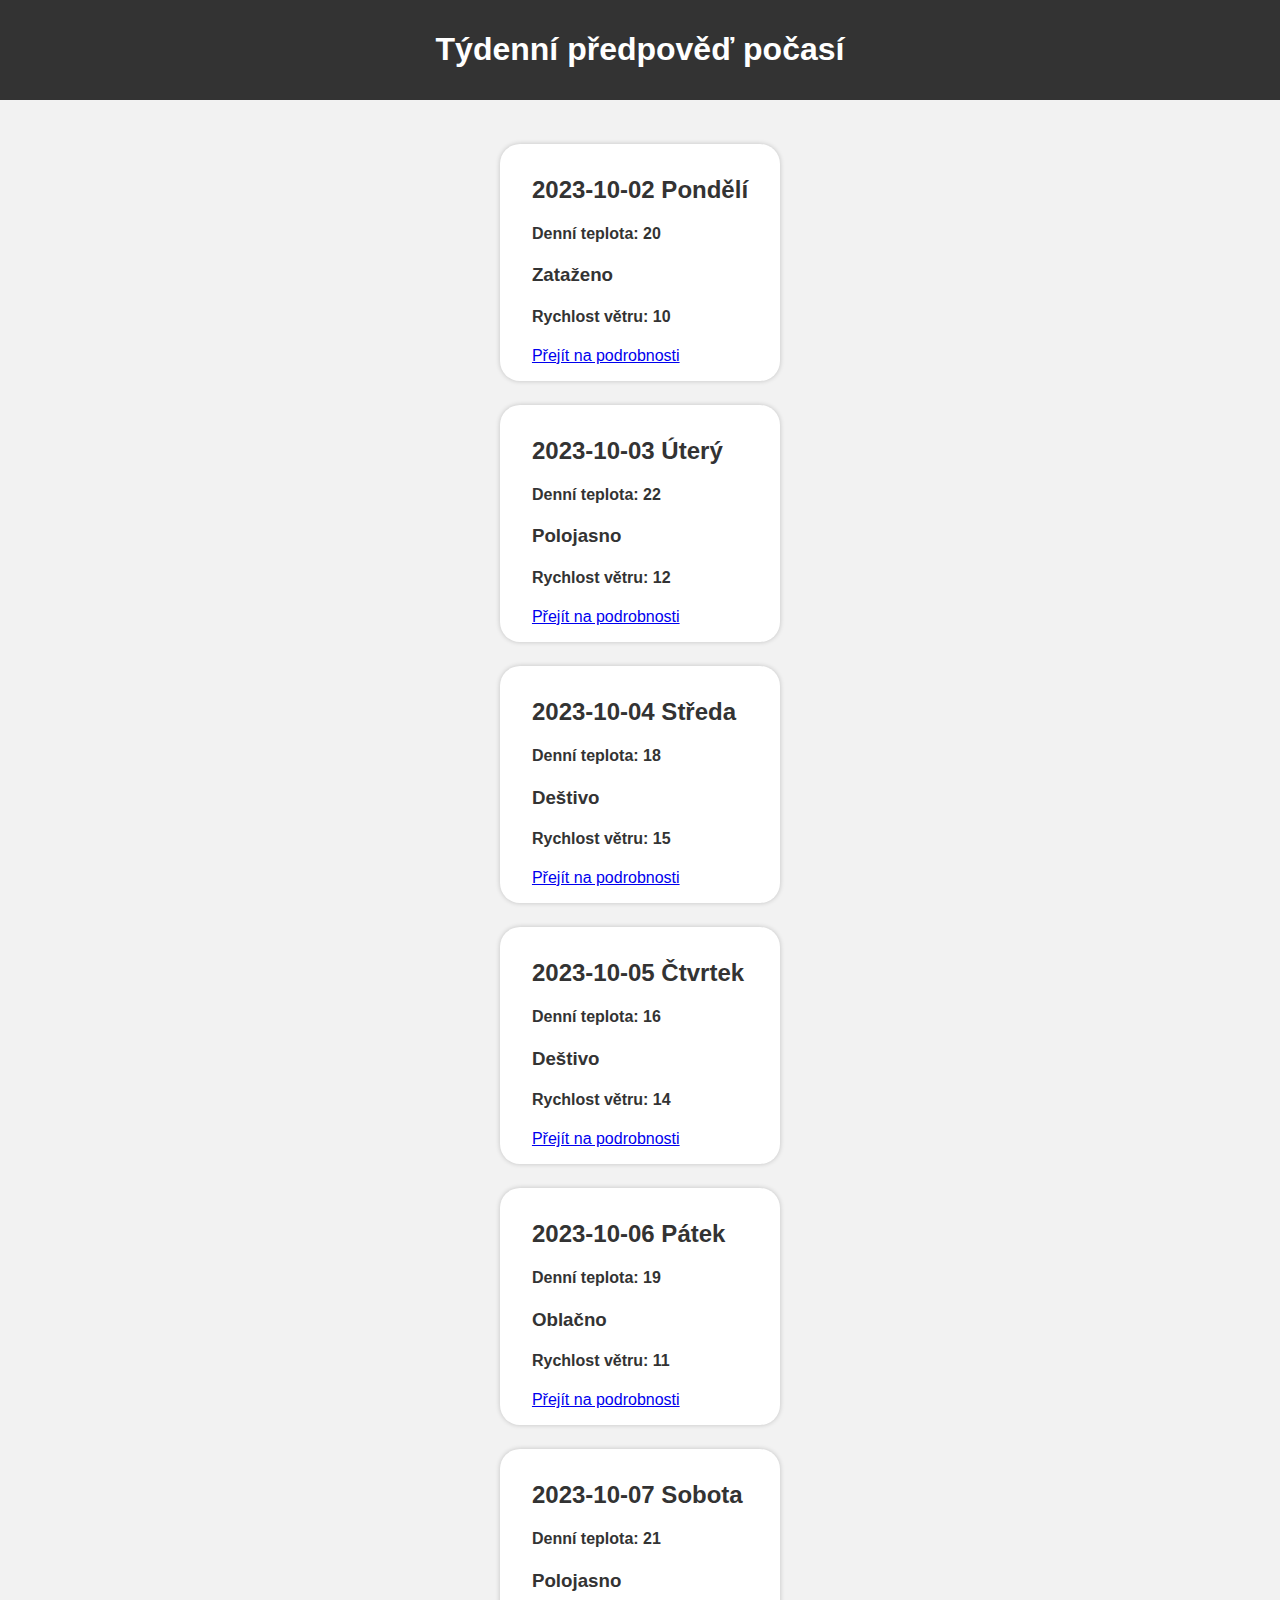
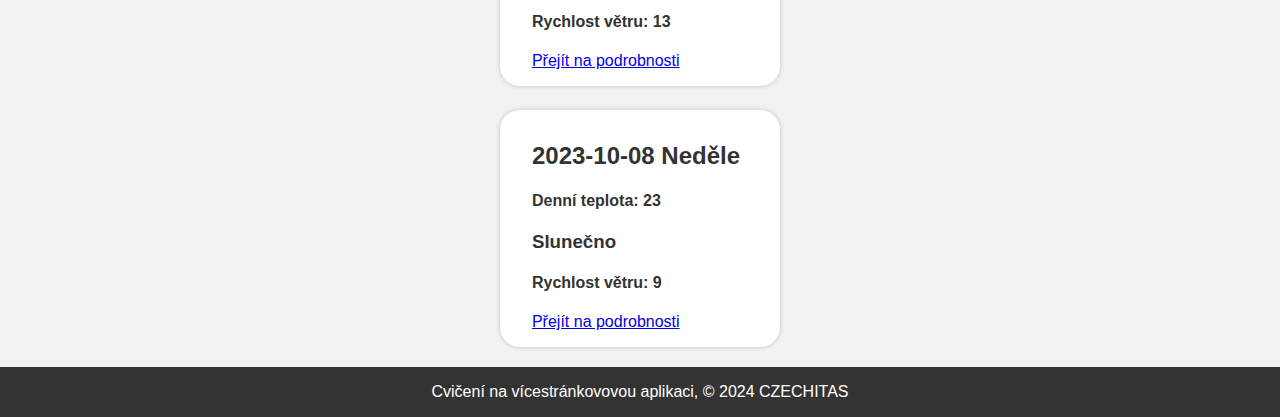
==== index.html @ d9a1beba "Řešení 01" ====
<!DOCTYPE html>
<html lang="cz">
<head>
    <meta charset="UTF-8">
    <meta name="viewport" content="width=device-width, initial-scale=1.0">
    <link href="style.css" rel="stylesheet">
    <script type="module" src="data.js"></script>
    <title>Počasííííí</title>
</head>

<body>
    <header>
        <container>
          <h1>Týdenní předpověď počasí</h1>
        </container>
      </header>
    
    <main class="container"></main>

    <footer>Cvičení na vícestránkovovou aplikaci, &copy; 2024 CZECHITAS</footer>
</body>

</html>
---- style.css ----
* {
  box-sizing: border-box;
}

html {
  font-family: sans-serif;
  font-size: 16px;
}

body {
  margin: 0;
  display: grid;
  grid-template-rows: auto 1fr auto;
  min-height: 100vh;
  background-color: #f2f2f2;
  color: #333;
}

.container {
  max-width: 640px;
  margin: 0 auto;
  padding: 20px;
}

header {
  background-color: #333;
  color: #fff;
  padding: 10px 0;
}

header h1 {
  font-size: 200%;
  text-align: center;
}

article, .article-card {
  background-color: #fff;
  margin-top: 1.5rem;
  padding: 1rem 2rem;
  border-radius: 20px;
  box-shadow: 0 0 5px rgba(0, 0, 0, 0.2);
}

article h2, .article-card h2 {
  font-size: 150%;
  margin-bottom: 1rem;
  margin-top: 1rem;
}

p {
  line-height: 1.5;
}

footer {
  background-color: #333;
  color: #fff;
  text-align: center;
  padding: 1rem 0;
}
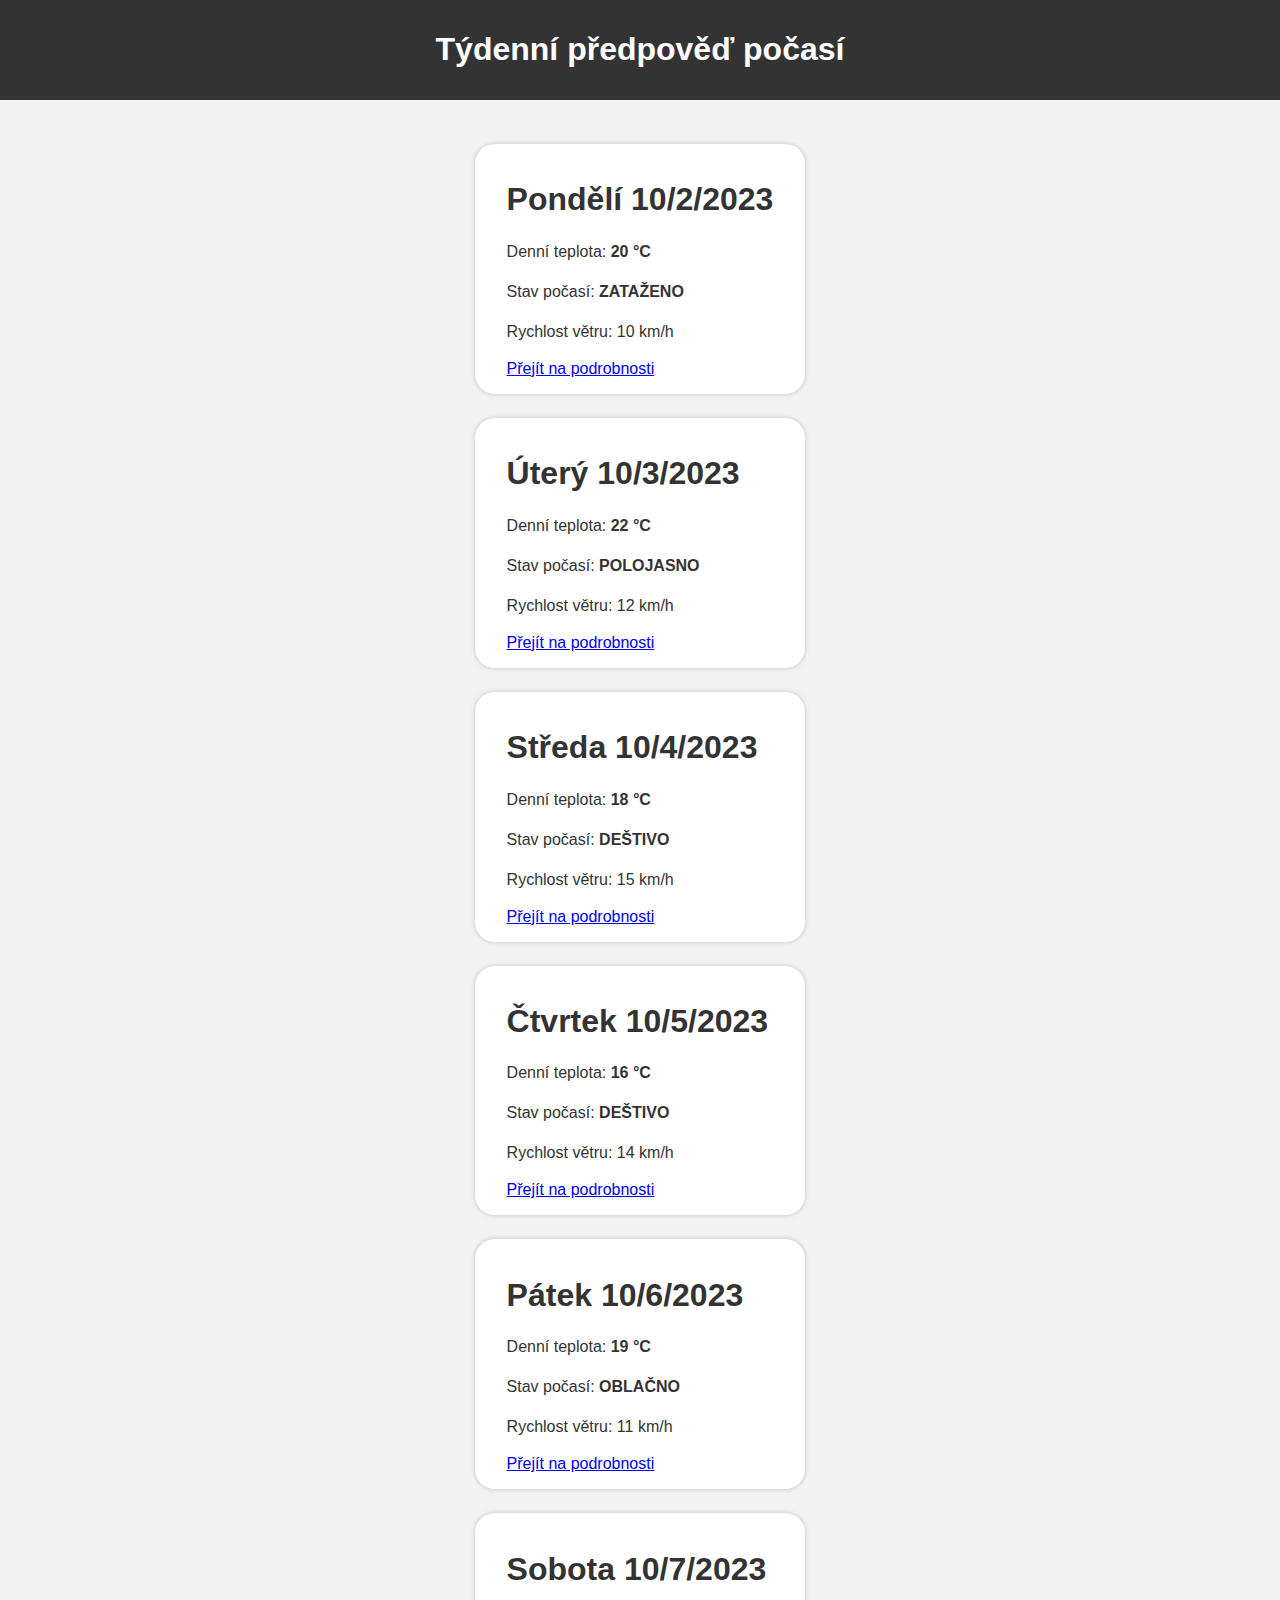
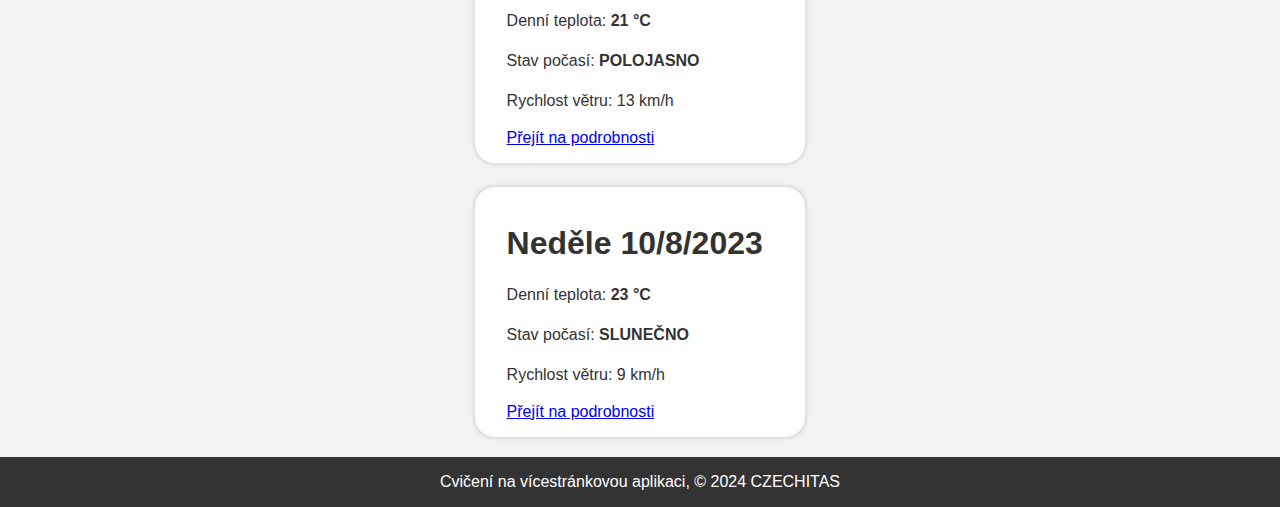
==== commit 16e04343: "Správné řešení" ====
--- a/index.html
+++ b/index.html
@@ -4,7 +4,6 @@
     <meta charset="UTF-8">
     <meta name="viewport" content="width=device-width, initial-scale=1.0">
     <link href="style.css" rel="stylesheet">
-    <script type="module" src="data.js"></script>
     <title>Počasííííí</title>
 </head>
 
@@ -13,11 +12,13 @@
         <container>
           <h1>Týdenní předpověď počasí</h1>
         </container>
-      </header>
+    </header>
     
-    <main class="container"></main>
+      <main id="main" class="container"></main>
 
-    <footer>Cvičení na vícestránkovovou aplikaci, &copy; 2024 CZECHITAS</footer>
+      <footer>Cvičení na vícestránkovou aplikaci, &copy; 2024 CZECHITAS</footer>
+
+      <script type="module" src="index.js"></script>
 </body>
 
 </html>